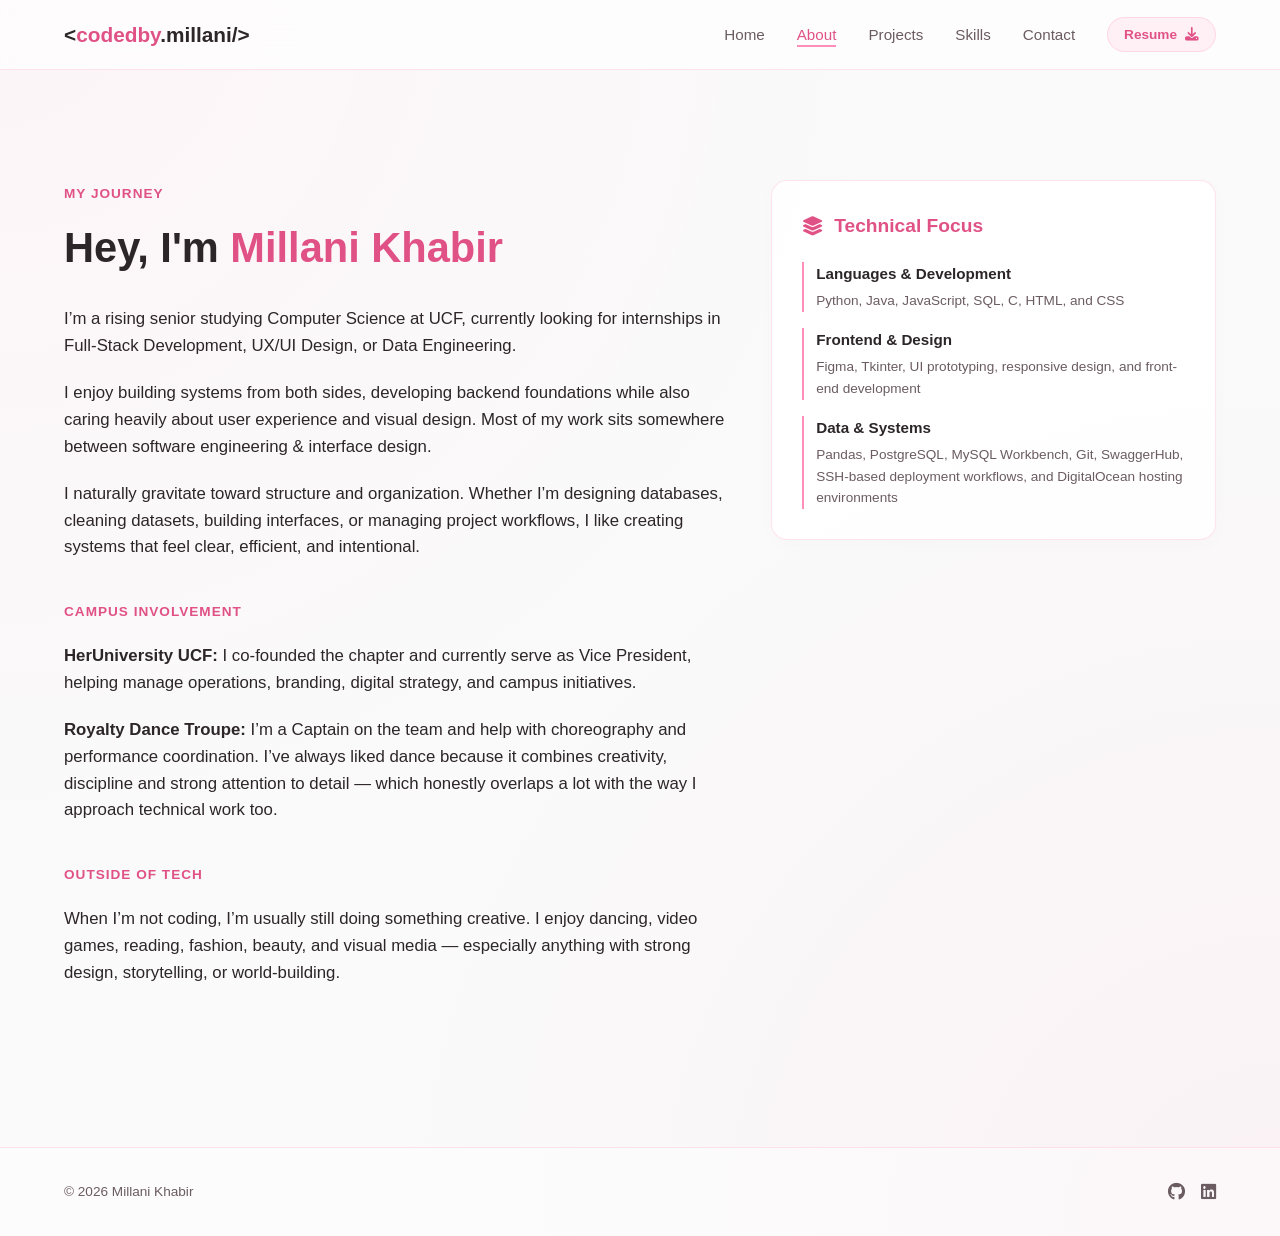
==== about.html @ b6447ae0 "Revise about section and update footer content" ====
<!DOCTYPE html>
<html lang="en">
<head>
    <meta charset="UTF-8">
    <meta name="viewport" content="width=device-width, initial-scale=1.0">
    <title>About Me | Millani Khabir</title>
    <link rel="stylesheet" href="style.css">
    <link rel="stylesheet" href="https://cdnjs.cloudflare.com/ajax/libs/font-awesome/6.4.0/css/all.min.css">
</head>
<body>

    <nav class="navbar">
        <div class="nav-container">
            <a href="index.html" class="logo">&lt;<span>codedby</span>.millani/&gt;</a>
            <ul class="nav-links">
                <li><a href="index.html" class="nav-link">Home</a></li>
                <li><a href="about.html" class="nav-link">About</a></li>
                <li><a href="projects.html" class="nav-link">Projects</a></li>
                <li><a href="skills.html" class="nav-link">Skills</a></li>
                <li><a href="contact.html" class="nav-link">Contact</a></li>
                <li><a href="assets/resume.pdf" class="btn btn-nav" download="millani_khabir.pdf">Resume <i class="fa-solid fa-download"></i></a></li>
            </ul>
            <div class="hamburger"><i class="fa-solid fa-bars"></i></div>
        </div>
    </nav>

    <main class="container section page-margin animate-fade">
        <div class="about-wrapper">
            
            <div class="about-main-text">
                <span class="section-badge">My Journey</span>
                <h1 class="page-title">Hey, I'm <span class="highlight">Millani Khabir</span></h1>
                
                <p>
                    I’m a rising senior studying Computer Science at UCF, currently looking for internships in Full-Stack Development, UX/UI Design, or Data Engineering.
                </p>
                <p>
                    I enjoy building systems from both sides, developing backend foundations while also caring heavily about user experience and visual design. Most of my work sits somewhere between software engineering & interface design.
                </p>
                <p>
                    I naturally gravitate toward structure and organization. Whether I’m designing databases, cleaning datasets, building interfaces, or managing project workflows, I like creating systems that feel clear, efficient, and intentional.
                </p>

                <span class="section-badge" style="margin-top: 20px;">Campus Involvement</span>
                <p style="margin-top: 10px;">
                    <strong>HerUniversity UCF:</strong> I co-founded the chapter and currently serve as Vice President, helping manage operations, branding, digital strategy, and campus initiatives.
                </p>
                <p>
                    <strong>Royalty Dance Troupe:</strong> I’m a Captain on the team and help with choreography and performance coordination. I’ve always liked dance because it combines creativity, discipline and strong attention to detail — which honestly overlaps a lot with the way I approach technical work too.
                </p>

                <span class="section-badge" style="margin-top: 20px;">Outside of Tech</span>
                <p style="margin-top: 10px;">
                    When I’m not coding, I’m usually still doing something creative. I enjoy dancing, video games, reading, fashion, beauty, and visual media — especially anything with strong design, storytelling, or world-building.
                </p>
            </div>

            <div class="about-sidebar">
                <div class="focus-card">
                    <h3><i class="fa-solid fa-layer-group"></i> Technical Focus</h3>
                    <ul class="focus-list">
                        <li>
                            <strong>Languages & Development</strong>
                            <span>Python, Java, JavaScript, SQL, C, HTML, and CSS</span>
                        </li>
                        <li>
                            <strong>Frontend & Design</strong>
                            <span>Figma, Tkinter, UI prototyping, responsive design, and front-end development</span>
                        </li>
                        <li>
                            <strong>Data & Systems</strong>
                            <span>Pandas, PostgreSQL, MySQL Workbench, Git, SwaggerHub, SSH-based deployment workflows, and DigitalOcean hosting environments</span>
                        </li>
                    </ul>
                </div>
            </div>

        </div>
    </main>

    <footer class="footer">
        <div class="container footer-content">
            <p>&copy; 2026 Millani Khabir</p>
            <div class="footer-socials">
                <a href="https://github.com/millanik" target="_blank"><i class="fa-brands fa-github"></i></a>
                <a href="https://linkedin.com/in/millanik" target="_blank"><i class="fa-brands fa-linkedin"></i></a>
            </div>
        </div>
    </footer>

    <script src="script.js"></script>
</body>
</html>
---- style.css ----
/* --- Style Configuration Variables --- */
:root {
    --primary-pink: #ff8ebb;
    --primary-hover: #ff6b9e;
    --dark-pink: #e05286;
    --light-pink-bg: #fff0f5;
    --soft-white: #fafafa;
    --text-dark: #2d2629;
    --text-muted: #6b5c62;
    --card-bg: rgba(255, 255, 255, 0.85);
    --border-color: rgba(255, 142, 187, 0.25);
    --font-stack: -apple-system, BlinkMacSystemFont, 'Segoe UI', Roboto, Helvetica, Arial, sans-serif;
    --transition-smooth: all 0.3s cubic-bezier(0.4, 0, 0.2, 1);
}

/* --- Base Formats & Typography --- */
* {
    margin: 0;
    padding: 0;
    box-sizing: border-box;
}

body {
    font-family: var(--font-stack);
    background-color: var(--soft-white);
    background-image: 
        radial-gradient(at 0% 0%, rgba(255, 240, 245, 0.5) 0px, transparent 50%),
        radial-gradient(at 100% 100%, rgba(255, 142, 187, 0.08) 0px, transparent 50%);
    color: var(--text-dark);
    line-height: 1.6;
    min-height: 100vh; /* Fixed typo: changed 100-vh to 100vh */
    display: flex;
    flex-direction: column;
}

.hero-content {
    text-align: left; /* Explicitly align text elements left inside the grid item */
}

.container {
    width: 90%;
    max-width: 1200px;
    margin: 0 auto;
}

.page-margin {
    margin-top: 100px;
    flex: 1;
}

a {
    text-decoration: none;
    color: inherit;
    transition: var(--transition-smooth);
}

/* --- Layout Buttons --- */
.btn {
    display: inline-flex;
    align-items: center;
    gap: 8px;
    padding: 10px 22px;
    border-radius: 30px;
    font-weight: 600;
    font-size: 0.95rem;
    cursor: pointer;
    transition: var(--transition-smooth);
    border: none;
}

.btn-primary {
    background-color: var(--primary-pink);
    color: white;
    box-shadow: 0 4px 15px rgba(255, 142, 187, 0.4);
}

.btn-primary:hover {
    background-color: var(--primary-hover);
    transform: translateY(-2px);
    box-shadow: 0 6px 20px rgba(255, 142, 187, 0.5);
}

.btn-secondary {
    background-color: transparent;
    color: var(--dark-pink);
    border: 2px solid var(--primary-pink);
}

.btn-secondary:hover {
    background-color: var(--light-pink-bg);
    transform: translateY(-2px);
}

.btn-nav {
    background-color: var(--light-pink-bg);
    color: var(--dark-pink);
    border: 1px solid var(--border-color);
    padding: 6px 16px;
    font-size: 0.85rem;
}

.btn-nav:hover {
    background-color: var(--primary-pink);
    color: white;
}

.btn-card {
    background-color: var(--soft-white);
    color: var(--text-dark);
    border: 1px solid var(--border-color);
    padding: 8px 16px;
    font-size: 0.85rem;
    border-radius: 8px;
}

.btn-card:hover {
    border-color: var(--primary-pink);
    color: var(--dark-pink);
    background-color: var(--light-pink-bg);
}

/* --- Responsive Navigation Structure --- */
.navbar {
    position: fixed;
    top: 0;
    left: 0;
    width: 100%;
    height: 70px;
    background-color: rgba(254, 254, 254, 0.8);
    backdrop-filter: blur(12px);
    -webkit-backdrop-filter: blur(12px);
    border-bottom: 1px solid var(--border-color);
    z-index: 1000;
}

.nav-container {
    display: flex;
    justify-content: space-between;
    align-items: center;
    height: 100%;
    width: 90%;
    max-width: 1200px;
    margin: 0 auto;
}

.logo {
    font-size: 1.3rem;
    font-weight: 700;
    color: var(--text-dark);
}

.logo span {
    color: var(--dark-pink);
}

.nav-links {
    display: flex;
    align-items: center;
    gap: 32px;
    list-style: none;
}

.nav-link {
    font-size: 0.95rem;
    font-weight: 500;
    color: var(--text-muted);
    position: relative;
    padding: 4px 0;
}

.nav-link:hover, .nav-link.active-link {
    color: var(--dark-pink);
}

.nav-link::after {
    content: '';
    position: absolute;
    bottom: 0;
    left: 0;
    width: 0;
    height: 2px;
    background-color: var(--primary-pink);
    transition: var(--transition-smooth);
}

.nav-link:hover::after, .nav-link.active-link::after {
    width: 100%;
}

.hamburger {
    display: none;
    font-size: 1.4rem;
    color: var(--text-dark);
    cursor: pointer;
}

/* --- Homepage Layout Components --- */
.hero-section {
    min-height: 90vh;
    display: flex;
    align-items: center;
    padding-top: 80px;
    overflow: hidden;
}

.hero-container {
    display: grid;
    grid-template-columns: 1.1fr 0.9fr;
    gap: 40px;
    align-items: center;
}

.sparkle-badge {
    display: inline-flex;
    align-items: center;
    gap: 6px;
    background-color: var(--light-pink-bg);
    color: var(--dark-pink);
    padding: 6px 14px;
    border-radius: 20px;
    font-size: 0.8rem;
    font-weight: 600;
    margin-bottom: 20px;
    border: 1px solid rgba(255, 142, 187, 0.3);
}

.hero-content h1 {
    font-size: 3.2rem;
    line-height: 1.15;
    margin-bottom: 10px;
}

.highlight {
    color: var(--dark-pink);
    position: relative;
    display: inline-block;
}

.hero-content h2 {
    font-size: 1.8rem;
    color: var(--text-muted);
    margin-bottom: 20px;
    font-weight: 500;
    min-height: 40px;
}

.hero-subtitle {
    font-size: 1.1rem;
    color: var(--text-muted);
    margin-bottom: 35px;
    max-width: 520px;
}

.hero-ctas {
    display: flex;
    gap: 16px;
}

/* --- Hero Graphics Showcase --- */
.hero-visual {
    position: relative;
    display: flex;
    justify-content: center;
    align-items: center;
    height: 400px;
}

.blob-bg {
    position: absolute;
    width: 320px;
    height: 320px;
    background: linear-gradient(135deg, rgba(255,142,187,0.3) 0%, rgba(255,200,220,0.4) 100%);
    filter: blur(40px);
    border-radius: 50%;
    z-index: 1;
}

.window-card {
    background: var(--card-bg);
    border: 1px solid var(--border-color);
    border-radius: 12px;
    box-shadow: 0 10px 30px rgba(255, 142, 187, 0.1);
    backdrop-filter: blur(8px);
    -webkit-backdrop-filter: blur(8px);
    position: absolute;
    z-index: 2;
    transition: var(--transition-smooth);
}

.window-card:hover {
    transform: translateY(-4px);
    box-shadow: 0 15px 35px rgba(255, 142, 187, 0.15);
}

.visual-card-1 {
    width: 340px;
    top: 30px;
    left: 20px;
}

.window-header {
    display: flex;
    align-items: center;
    gap: 6px;
    padding: 10px 14px;
    border-bottom: 1px solid var(--border-color);
}

.dot {
    width: 10px;
    height: 10px;
    border-radius: 50%;
}

.dot.red { background-color: #ff5f56; }
.dot.yellow { background-color: #ffbd2e; }
.dot.green { background-color: #27c93f; }

.window-title {
    font-size: 0.75rem;
    font-family: monospace;
    color: var(--text-muted);
    margin-left: 10px;
}

.window-body {
    padding: 16px;
    font-family: monospace;
    font-size: 0.8rem;
    color: var(--text-dark);
}

.keyword { color: #d33f77; font-weight: bold; }
.comment { color: #aaa1a4; font-style: italic; }
.string { color: #4ba377; }

.visual-card-2 {
    width: 180px;
    bottom: 50px;
    right: 20px;
    padding: 16px;
}

.ui-mock-header {
    display: flex;
    align-items: center;
    gap: 8px;
    margin-bottom: 12px;
}

.ui-circle {
    width: 16px;
    height: 16px;
    background-color: var(--primary-pink);
    border-radius: 50%;
}

.ui-bar {
    height: 6px;
    background-color: var(--border-color);
    border-radius: 4px;
}

.ui-bar.short { width: 60px; }

.ui-mock-metrics {
    display: flex;
    flex-direction: column;
    gap: 8px;
}

.ui-metric-box {
    background-color: var(--light-pink-bg);
    padding: 8px;
    border-radius: 6px;
    display: flex;
    justify-content: space-between;
    align-items: center;
}

.metric-val {
    font-size: 0.9rem;
    font-weight: 700;
    color: var(--dark-pink);
}

.metric-lbl {
    font-size: 0.7rem;
    color: var(--text-muted);
}

/* --- Focus Area Core Layout Previews --- */
.section {
    padding: 80px 0;
}

.text-center { text-align: center; }

.section-title {
    font-size: 2.2rem;
    margin-bottom: 45px;
    position: relative;
}

.preview-grid {
    display: grid;
    grid-template-columns: repeat(auto-fit, minmax(280px, 1fr));
    gap: 24px;
}

.preview-card {
    background: var(--card-bg);
    border: 1px solid var(--border-color);
    padding: 35px 25px;
    border-radius: 16px;
    transition: var(--transition-smooth);
}

.preview-card:hover {
    transform: translateY(-6px);
    border-color: var(--primary-pink);
    box-shadow: 0 12px 25px rgba(255, 142, 187, 0.08);
}

.icon-box {
    width: 50px;
    height: 50px;
    background-color: var(--light-pink-bg);
    color: var(--dark-pink);
    display: flex;
    align-items: center;
    justify-content: center;
    border-radius: 12px;
    font-size: 1.4rem;
    margin-bottom: 20px;
}

.preview-card h3 {
    font-size: 1.25rem;
    margin-bottom: 12px;
}

.preview-card p {
    color: var(--text-muted);
    font-size: 0.95rem;
}

/* --- About Structure Components --- */
.section-badge {
    display: inline-block;
    color: var(--dark-pink);
    font-size: 0.85rem;
    font-weight: 700;
    text-transform: uppercase;
    letter-spacing: 1px;
    margin-bottom: 10px;
}

.page-title {
    font-size: 2.6rem;
    margin-bottom: 25px;
}

.section-subtitle {
    color: var(--text-muted);
    max-width: 600px;
    margin: 0 auto 40px auto;
}

.about-wrapper {
    display: grid;
    grid-template-columns: 1.2fr 0.8fr;
    gap: 40px;
    align-items: start;
}

.about-main-text p {
    margin-bottom: 20px;
    font-size: 1.05rem;
    color: var(--text-dark);
}

.focus-card {
    background: var(--card-bg);
    border: 1px solid var(--border-color);
    border-radius: 16px;
    padding: 30px;
    box-shadow: 0 4px 20px rgba(0,0,0,0.02);
}

.focus-card h3 {
    font-size: 1.2rem;
    margin-bottom: 20px;
    display: flex;
    align-items: center;
    gap: 10px;
    color: var(--dark-pink);
}

.focus-list {
    list-style: none;
    display: flex;
    flex-direction: column;
    gap: 16px;
}

.focus-list li {
    display: flex;
    flex-direction: column;
    gap: 4px;
    padding-left: 12px;
    border-left: 2px solid var(--primary-pink);
}

.focus-list strong {
    font-size: 0.95rem;
}

.focus-list span {
    font-size: 0.85rem;
    color: var(--text-muted);
}

/* --- Projects Interactive Layout Section --- */
.filter-wrapper {
    display: flex;
    justify-content: center;
    gap: 12px;
    margin-bottom: 40px;
    flex-wrap: wrap;
}

.filter-btn {
    background-color: transparent;
    border: 1px solid var(--border-color);
    padding: 8px 18px;
    border-radius: 20px;
    font-weight: 500;
    font-size: 0.9rem;
    cursor: pointer;
    color: var(--text-muted);
    transition: var(--transition-smooth);
}

.filter-btn:hover, .filter-btn.active {
    background-color: var(--primary-pink);
    color: white;
    border-color: var(--primary-pink);
}

.projects-grid {
    display: grid;
    grid-template-columns: repeat(auto-fill, minmax(320px, 1fr));
    gap: 24px;
}

.project-card {
    background: var(--card-bg);
    border: 1px solid var(--border-color);
    border-radius: 16px;
    padding: 24px;
    display: flex;
    flex-direction: column;
    transition: var(--transition-smooth);
}

.project-card.hide {
    display: none;
}

.project-header {
    margin-bottom: 14px;
}

.proj-category {
    font-size: 0.75rem;
    font-weight: 600;
    color: var(--dark-pink);
    background-color: var(--light-pink-bg);
    padding: 4px 10px;
    border-radius: 12px;
}

.project-card h3 {
    font-size: 1.3rem;
    margin-bottom: 10px;
}

.project-card p {
    font-size: 0.95rem;
    color: var(--text-muted);
    margin-bottom: 20px;
    flex: 1;
}

.tech-tags {
    display: flex;
    gap: 8px;
    flex-wrap: wrap;
    margin-bottom: 20px;
}

.tech-tags span {
    font-size: 0.75rem;
    background-color: rgba(0, 0, 0, 0.04);
    padding: 4px 10px;
    border-radius: 6px;
    font-weight: 500;
}

.project-links {
    display: flex;
    gap: 10px;
}

/* --- Skills Inventory Section --- */
.skills-grid {
    display: grid;
    grid-template-columns: repeat(auto-fit, minmax(300px, 1fr));
    gap: 24px;
}

.skills-card {
    background: var(--card-bg);
    border: 1px solid var(--border-color);
    border-radius: 16px;
    padding: 24px;
}

.skills-card-header {
    display: flex;
    align-items: center;
    gap: 12px;
    margin-bottom: 18px;
    color: var(--dark-pink);
}

.skills-card-header i {
    font-size: 1.2rem;
}

.skills-card-header h3 {
    font-size: 1.15rem;
    color: var(--text-dark);
}

.pill-container {
    display: flex;
    gap: 8px;
    flex-wrap: wrap;
}

.pill {
    background-color: white;
    border: 1px solid rgba(255, 142, 187, 0.15);
    padding: 6px 14px;
    border-radius: 20px;
    font-size: 0.85rem;
    font-weight: 500;
    transition: var(--transition-smooth);
}

.skills-card:hover .pill {
    border-color: rgba(255, 142, 187, 0.4);
}

/* --- Contact & Request Layout Card --- */
.contact-grid {
    display: grid;
    grid-template-columns: 0.9fr 1.1fr;
    gap: 40px;
    align-items: start;
    max-width: 900px;
    margin: 40px auto 0 auto;
}

.contact-info h3 {
    font-size: 1.4rem;
    margin-bottom: 14px;
}

.contact-info p {
    color: var(--text-muted);
    margin-bottom: 30px;
}

.info-links {
    display: flex;
    flex-direction: column;
    gap: 16px;
}

.info-item {
    display: flex;
    align-items: center;
    gap: 14px;
    padding: 14px;
    background: var(--card-bg);
    border: 1px solid var(--border-color);
    border-radius: 12px;
    font-weight: 500;
    font-size: 0.95rem;
}

.info-item i {
    font-size: 1.2rem;
    color: var(--dark-pink);
    width: 24px;
    text-align: center;
}

.info-item:hover {
    border-color: var(--primary-pink);
    transform: translateX(4px);
}

.contact-form-card {
    background: var(--card-bg);
    border: 1px solid var(--border-color);
    padding: 30px;
    border-radius: 16px;
    box-shadow: 0 4px 20px rgba(0,0,0,0.01);
}

.form-group {
    display: flex;
    flex-direction: column;
    gap: 6px;
    margin-bottom: 18px;
}

.form-group label {
    font-size: 0.85rem;
    font-weight: 600;
    color: var(--text-dark);
}

.form-group input, .form-group textarea {
    font-family: var(--font-stack);
    padding: 12px;
    border: 1px solid var(--border-color);
    background-color: rgba(255,255,255,0.6);
    border-radius: 8px;
    outline: none;
    font-size: 0.95rem;
    transition: var(--transition-smooth);
}

.form-group input:focus, .form-group textarea:focus {
    border-color: var(--primary-pink);
    background-color: white;
    box-shadow: 0 0 0 3px rgba(255, 142, 187, 0.15);
}

.full-width {
    width: 100%;
    justify-content: center;
}

/* --- Universal Static Footer --- */
.footer {
    border-top: 1px solid var(--border-color);
    padding: 30px 0;
    background-color: rgba(255, 255, 255, 0.4);
    margin-top: 60px;
}

.footer-content {
    display: flex;
    justify-content: space-between;
    align-items: center;
    flex-wrap: wrap;
    gap: 16px;
    font-size: 0.85rem;
    color: var(--text-muted);
}

.footer-socials {
    display: flex;
    gap: 16px;
    font-size: 1.1rem;
}

/* --- Reveal Mechanics Animations --- */
.scroll-reveal {
    opacity: 0;
    transform: translateY(20px);
    transition: opacity 0.6s ease-out, transform 0.6s ease-out;
}

.scroll-reveal.visible {
    opacity: 1;
    transform: translateY(0);
}

.animate-fade {
    animation: fadeIn 0.5s ease-in-out forwards;
}

@keyframes fadeIn {
    from { opacity: 0; transform: translateY(10px); }
    to { opacity: 1; transform: translateY(0); }
}

/* --- Responsive Layout Breakers --- */
@media (max-width: 992px) {
    .hero-container {
        grid-template-columns: 1fr;
        text-align: center;
        padding-bottom: 40px;
    }
    .hero-content h1 { font-size: 2.8rem; }
    .hero-subtitle { margin: 0 auto 30px auto; }
    .hero-ctas { justify-content: center; }
    .hero-visual { height: 350px; margin-top: 20px; }
    .about-wrapper, .contact-grid { grid-template-columns: 1fr; }
}

@media (max-width: 768px) {
    .hamburger { display: block; }
    .nav-links {
        position: absolute;
        top: 70px;
        left: -100%;
        width: 100%;
        height: calc(100vh - 70px);
        background-color: rgba(254, 254, 254, 0.98);
        flex-direction: column;
        padding: 40px 0;
        gap: 24px;
        transition: left 0.4s ease;
        border-bottom: 1px solid var(--border-color);
    }
    .nav-links.active { left: 0; }
    .btn-nav { padding: 10px 24px; font-size: 1rem; }
    .section { padding: 50px 0; }
}
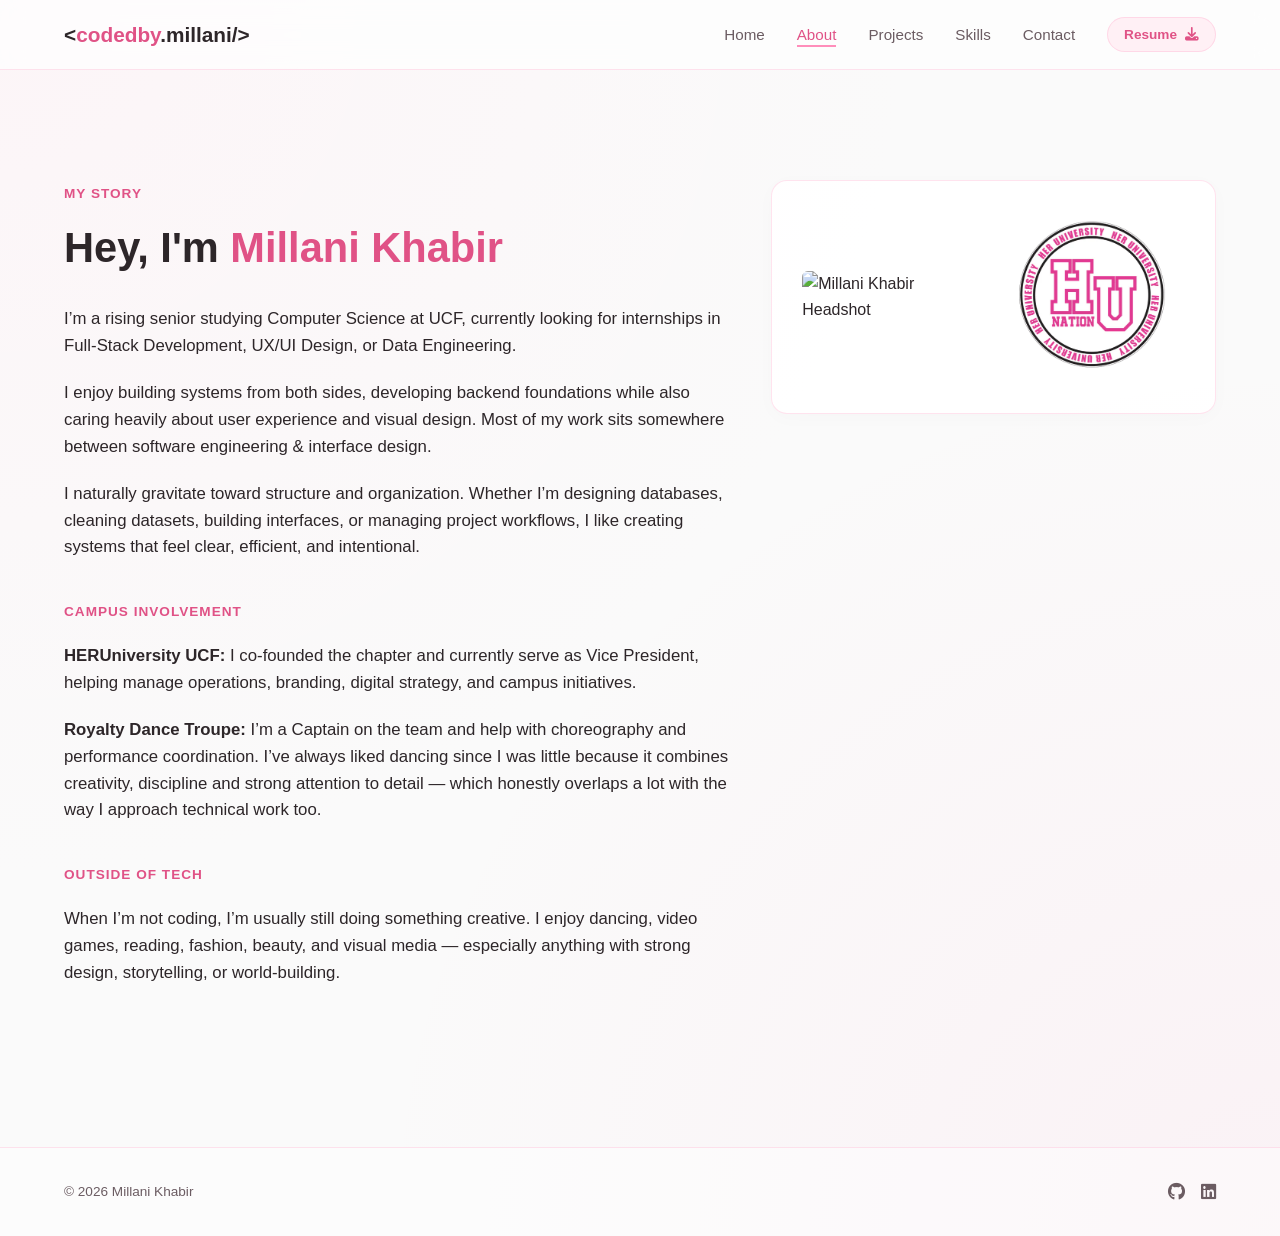
==== commit 13220941: "Update headshot image in about.html" ====
--- a/about.html
+++ b/about.html
@@ -28,7 +28,7 @@
         <div class="about-wrapper">
             
             <div class="about-main-text">
-                <span class="section-badge">My Journey</span>
+                <span class="section-badge">My Story</span>
                 <h1 class="page-title">Hey, I'm <span class="highlight">Millani Khabir</span></h1>
                 
                 <p>
@@ -43,10 +43,10 @@
 
                 <span class="section-badge" style="margin-top: 20px;">Campus Involvement</span>
                 <p style="margin-top: 10px;">
-                    <strong>HerUniversity UCF:</strong> I co-founded the chapter and currently serve as Vice President, helping manage operations, branding, digital strategy, and campus initiatives.
+                    <strong>HERUniversity UCF:</strong> I co-founded the chapter and currently serve as Vice President, helping manage operations, branding, digital strategy, and campus initiatives.
                 </p>
                 <p>
-                    <strong>Royalty Dance Troupe:</strong> I’m a Captain on the team and help with choreography and performance coordination. I’ve always liked dance because it combines creativity, discipline and strong attention to detail — which honestly overlaps a lot with the way I approach technical work too.
+                    <strong>Royalty Dance Troupe:</strong> I’m a Captain on the team and help with choreography and performance coordination. I’ve always liked dancing since I was little because it combines creativity, discipline and strong attention to detail — which honestly overlaps a lot with the way I approach technical work too.
                 </p>
 
                 <span class="section-badge" style="margin-top: 20px;">Outside of Tech</span>
@@ -57,21 +57,10 @@
 
             <div class="about-sidebar">
                 <div class="focus-card">
-                    <h3><i class="fa-solid fa-layer-group"></i> Technical Focus</h3>
-                    <ul class="focus-list">
-                        <li>
-                            <strong>Languages & Development</strong>
-                            <span>Python, Java, JavaScript, SQL, C, HTML, and CSS</span>
-                        </li>
-                        <li>
-                            <strong>Frontend & Design</strong>
-                            <span>Figma, Tkinter, UI prototyping, responsive design, and front-end development</span>
-                        </li>
-                        <li>
-                            <strong>Data & Systems</strong>
-                            <span>Pandas, PostgreSQL, MySQL Workbench, Git, SwaggerHub, SSH-based deployment workflows, and DigitalOcean hosting environments</span>
-                        </li>
-                    </ul>
+                    <div style="display: flex; gap: 12px; align-items: center; justify-content: center;">
+                        <img src="assets/headshot1.JPG" alt="Millani Khabir Headshot" style="width: 50%; height: auto; border-radius: 6px; object-fit: cover;">
+                        <img src="assets/her_uni.jpg" alt="HERUniversity Logo" style="width: 50%; height: auto; border-radius: 6px; object-fit: cover;">
+                    </div>
                 </div>
             </div>
 
